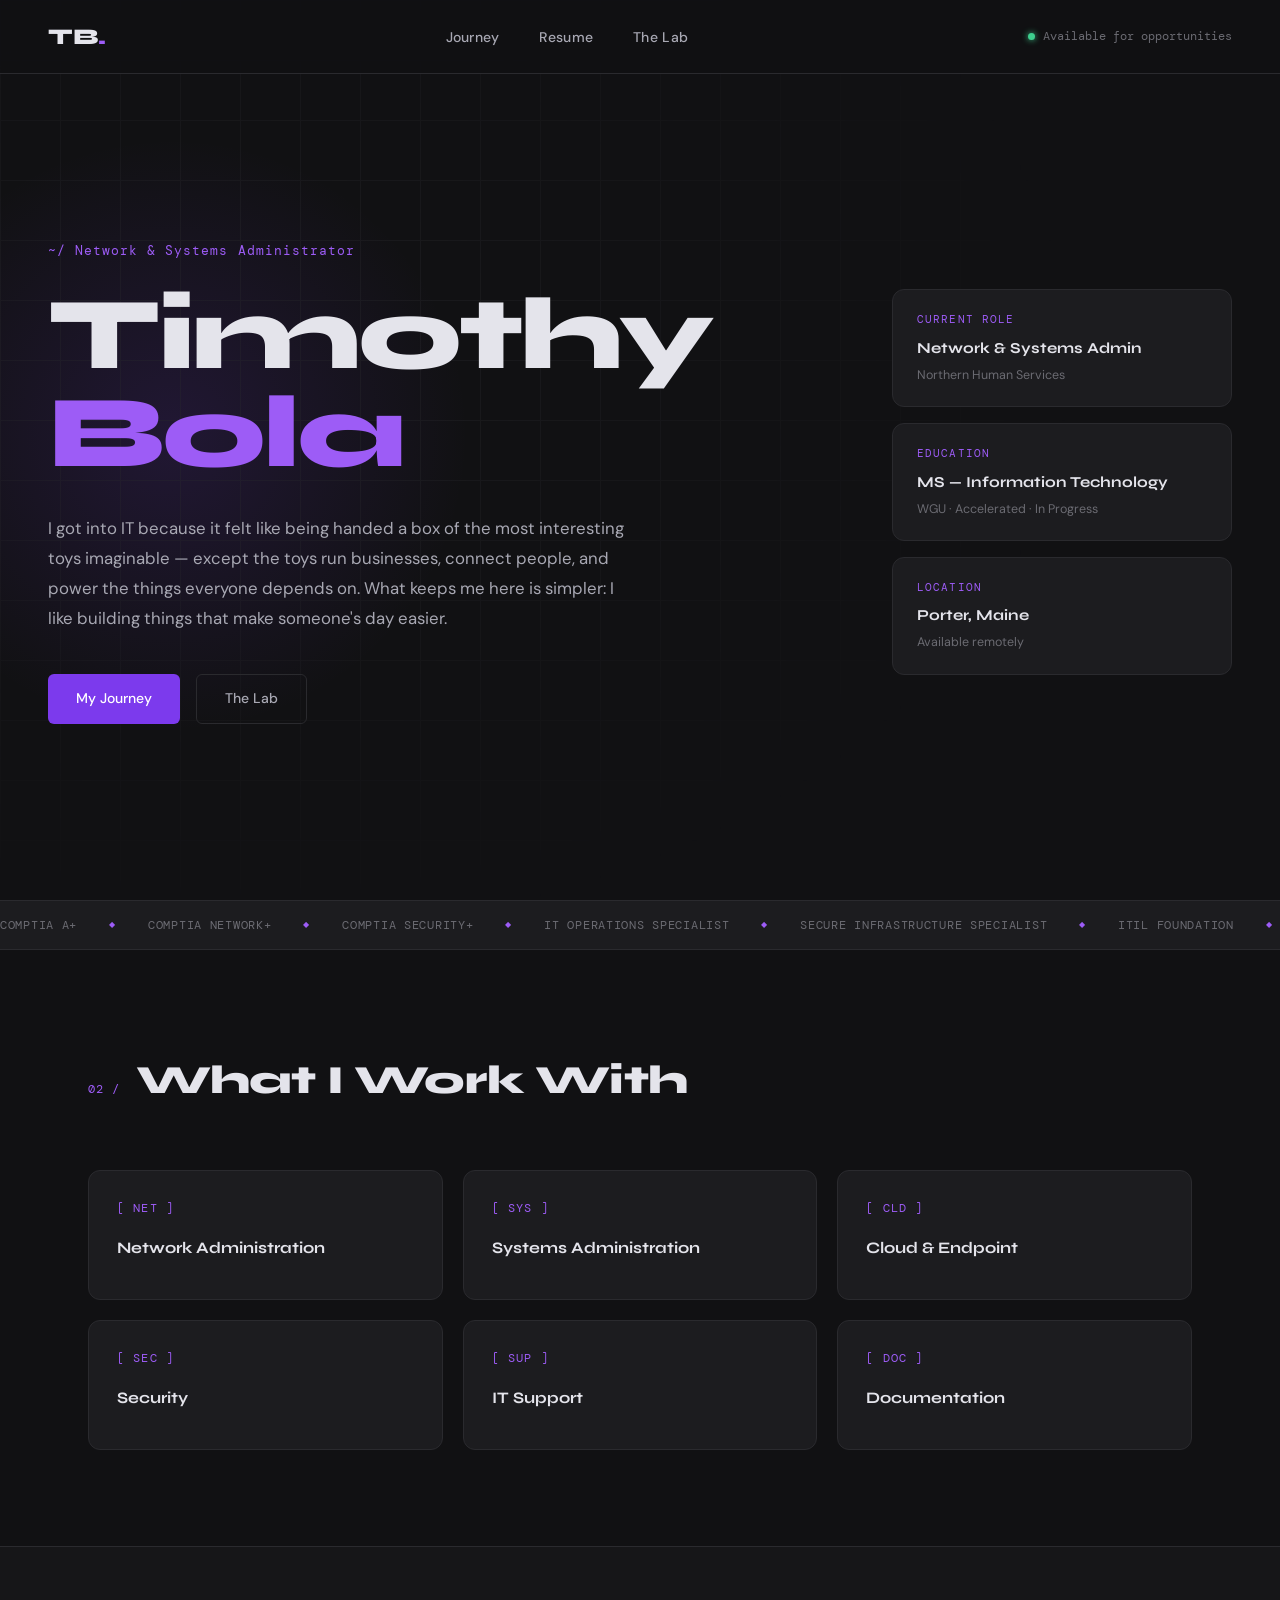
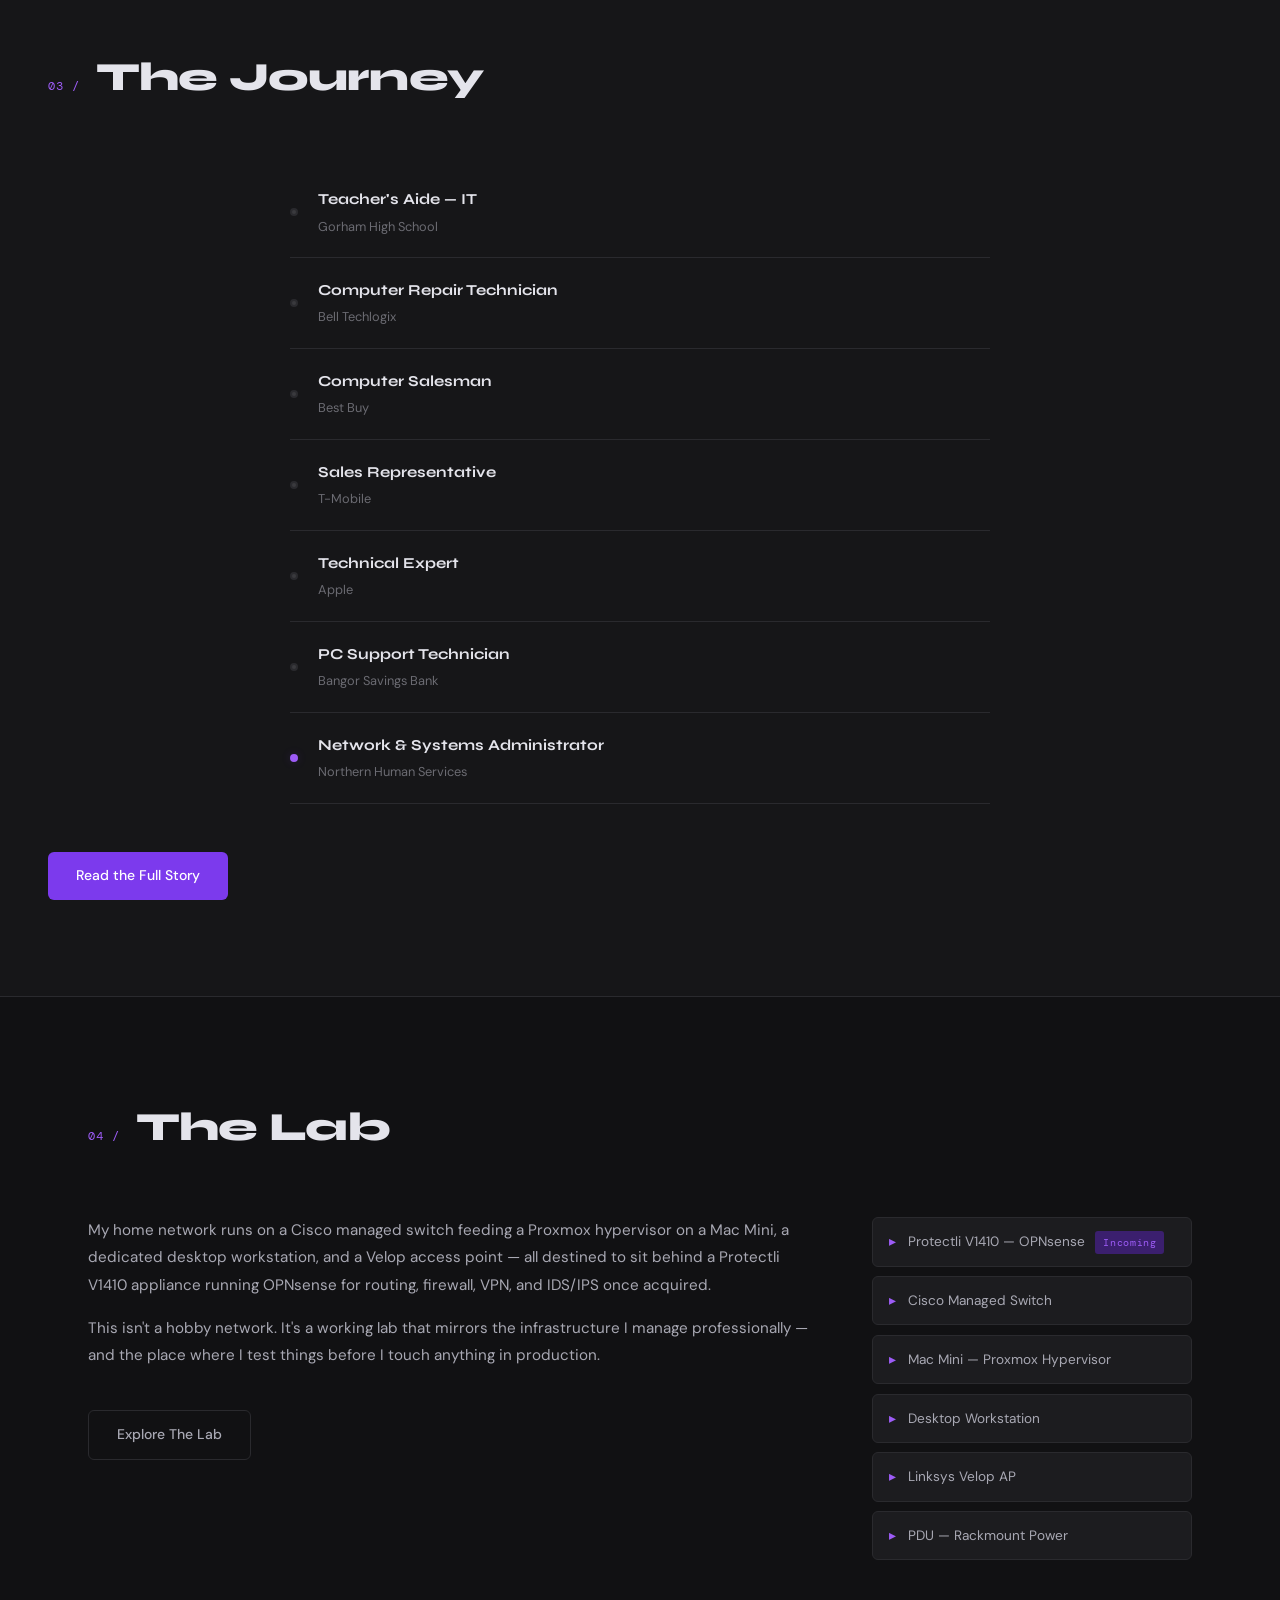
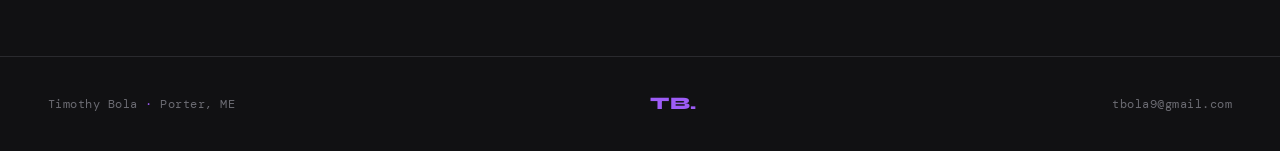
==== index.html @ 8cf3fb64 "Initial commit - Timothy Bola personal site" ====
<!DOCTYPE html>
<html lang="en">
<head>
  <meta charset="UTF-8" />
  <meta name="viewport" content="width=device-width, initial-scale=1.0" />
  <title>Timothy Bola — Network & Systems Administrator</title>
  <link rel="preconnect" href="https://fonts.googleapis.com" />
  <link rel="preconnect" href="https://fonts.gstatic.com" crossorigin />
  <link href="https://fonts.googleapis.com/css2?family=Syne:wght@400;600;700;800&family=DM+Mono:wght@300;400;500&family=DM+Sans:wght@300;400;500&display=swap" rel="stylesheet" />
  <link rel="stylesheet" href="style.css" />
</head>
<body>

  <!-- NAV -->
  <nav class="nav" id="nav">
    <div class="nav-logo">TB<span class="accent">.</span></div>
    <ul class="nav-links">
      <li><a href="journey.html">Journey</a></li>
      <li><a href="resume.html">Resume</a></li>
      <li><a href="lab.html">The Lab</a></li>
    </ul>
    <div class="nav-status">
      <span class="status-dot"></span>
      <span class="status-text">Available for opportunities</span>
    </div>
  </nav>

  <!-- HERO -->
  <section class="hero" id="about">
    <div class="hero-bg-grid"></div>

    <div class="hero-content">
      <div class="hero-tag mono">
        <span class="accent">~/</span> Network &amp; Systems Administrator
      </div>

      <h1 class="hero-name">
        Timothy<br /><span class="name-accent">Bola</span>
      </h1>

      <p class="hero-statement">
        I got into IT because it felt like being handed a box of the most
        interesting toys imaginable — except the toys run businesses, connect
        people, and power the things everyone depends on. What keeps me here
        is simpler: I like building things that make someone's day easier.
      </p>

      <div class="hero-cta">
        <a href="journey.html" class="btn btn-primary">My Journey</a>
        <a href="lab.html" class="btn btn-ghost">The Lab</a>
      </div>
    </div>

    <div class="hero-sidebar">
      <div class="sidebar-card">
        <div class="card-label mono">Current Role</div>
        <div class="card-value">Network &amp; Systems Admin</div>
        <div class="card-sub">Northern Human Services</div>
      </div>
      <div class="sidebar-card">
        <div class="card-label mono">Education</div>
        <div class="card-value">MS — Information Technology</div>
        <div class="card-sub">WGU · Accelerated · In Progress</div>
      </div>
      <div class="sidebar-card">
        <div class="card-label mono">Location</div>
        <div class="card-value">Porter, Maine</div>
        <div class="card-sub">Available remotely</div>
      </div>
    </div>
  </section>

  <!-- CERTS TICKER -->
  <div class="ticker-wrap">
    <div class="ticker">
      <span class="mono">CompTIA A+</span>
      <span class="ticker-sep accent">◆</span>
      <span class="mono">CompTIA Network+</span>
      <span class="ticker-sep accent">◆</span>
      <span class="mono">CompTIA Security+</span>
      <span class="ticker-sep accent">◆</span>
      <span class="mono">IT Operations Specialist</span>
      <span class="ticker-sep accent">◆</span>
      <span class="mono">Secure Infrastructure Specialist</span>
      <span class="ticker-sep accent">◆</span>
      <span class="mono">ITIL Foundation</span>
      <span class="ticker-sep accent">◆</span>
      <span class="mono">Google IT Fundamentals</span>
      <span class="ticker-sep accent">◆</span>
      <!-- duplicate for seamless loop -->
      <span class="mono">CompTIA A+</span>
      <span class="ticker-sep accent">◆</span>
      <span class="mono">CompTIA Network+</span>
      <span class="ticker-sep accent">◆</span>
      <span class="mono">CompTIA Security+</span>
      <span class="ticker-sep accent">◆</span>
      <span class="mono">IT Operations Specialist</span>
      <span class="ticker-sep accent">◆</span>
      <span class="mono">Secure Infrastructure Specialist</span>
      <span class="ticker-sep accent">◆</span>
      <span class="mono">ITIL Foundation</span>
      <span class="ticker-sep accent">◆</span>
      <span class="mono">Google IT Fundamentals</span>
      <span class="ticker-sep accent">◆</span>
    </div>
  </div>

  <!-- WHAT I DO -->
  <section class="section" id="skills">
    <div class="section-header">
      <span class="mono accent">02 /</span>
      <h2>What I Work With</h2>
    </div>

    <div class="skills-grid">

      <div class="skill-block">
        <div class="skill-icon mono">[ NET ]</div>
        <h3>Network Administration</h3>
      </div>

      <div class="skill-block">
        <div class="skill-icon mono">[ SYS ]</div>
        <h3>Systems Administration</h3>
      </div>

      <div class="skill-block">
        <div class="skill-icon mono">[ CLD ]</div>
        <h3>Cloud &amp; Endpoint</h3>
      </div>

      <div class="skill-block">
        <div class="skill-icon mono">[ SEC ]</div>
        <h3>Security</h3>
      </div>

      <div class="skill-block">
        <div class="skill-icon mono">[ SUP ]</div>
        <h3>IT Support</h3>
      </div>

      <div class="skill-block">
        <div class="skill-icon mono">[ DOC ]</div>
        <h3>Documentation</h3>
      </div>

    </div>
  </section>

  <!-- JOURNEY PREVIEW -->
  <section class="section section-alt" id="journey-preview">
    <div class="section-header">
      <span class="mono accent">03 /</span>
      <h2>The Journey</h2>
    </div>

    <div class="timeline-preview" id="timeline">
      <div class="timeline-indicator" id="tl-indicator"></div>

      <a href="journey.html#stop-1" class="timeline-item" style="--delay: 0ms">
        <div class="tl-content">
          <div class="tl-role">Teacher's Aide — IT</div>
          <div class="tl-org">Gorham High School</div>
        </div>
      </a>

      <a href="journey.html#stop-2" class="timeline-item" style="--delay: 80ms">
        <div class="tl-content">
          <div class="tl-role">Computer Repair Technician</div>
          <div class="tl-org">Bell Techlogix</div>
        </div>
      </a>

      <a href="journey.html#stop-3" class="timeline-item" style="--delay: 160ms">
        <div class="tl-content">
          <div class="tl-role">Computer Salesman</div>
          <div class="tl-org">Best Buy</div>
        </div>
      </a>

      <a href="journey.html#stop-4" class="timeline-item" style="--delay: 200ms">
        <div class="tl-content">
          <div class="tl-role">Sales Representative</div>
          <div class="tl-org">T-Mobile</div>
        </div>
      </a>

      <a href="journey.html#stop-5" class="timeline-item" style="--delay: 240ms">
        <div class="tl-content">
          <div class="tl-role">Technical Expert</div>
          <div class="tl-org">Apple</div>
        </div>
      </a>

      <a href="journey.html#stop-6" class="timeline-item" style="--delay: 280ms">
        <div class="tl-content">
          <div class="tl-role">PC Support Technician</div>
          <div class="tl-org">Bangor Savings Bank</div>
        </div>
      </a>

      <a href="journey.html#stop-7" class="timeline-item timeline-item--current" style="--delay: 320ms">
        <div class="tl-content">
          <div class="tl-role">Network &amp; Systems Administrator</div>
          <div class="tl-org">Northern Human Services</div>
        </div>
      </a>

    </div>

    <a href="journey.html" class="btn btn-primary" style="margin-top: 3rem;">Read the Full Story</a>
  </section>

  <!-- HOMELAB PREVIEW -->
  <section class="section" id="homelab-preview">
    <div class="section-header">
      <span class="mono accent">04 /</span>
      <h2>The Lab</h2>
    </div>
    <div class="homelab-preview-grid">
      <div class="homelab-text">
        <p>My home network runs on a Cisco managed switch feeding a Proxmox hypervisor on a Mac Mini, a dedicated desktop workstation, and a Velop access point — all destined to sit behind a Protectli V1410 appliance running OPNsense for routing, firewall, VPN, and IDS/IPS once acquired.</p>
        <p>This isn't a hobby network. It's a working lab that mirrors the infrastructure I manage professionally — and the place where I test things before I touch anything in production.</p>
        <a href="lab.html" class="btn btn-ghost" style="margin-top:1.5rem;">Explore The Lab</a>
      </div>
      <div class="homelab-stack">
        <div class="stack-item">
          <span class="mono accent">▸</span>
          <span>Protectli V1410 — OPNsense <span class="badge">Incoming</span></span>
        </div>
        <div class="stack-item">
          <span class="mono accent">▸</span>
          <span>Cisco Managed Switch</span>
        </div>
        <div class="stack-item">
          <span class="mono accent">▸</span>
          <span>Mac Mini — Proxmox Hypervisor</span>
        </div>
        <div class="stack-item">
          <span class="mono accent">▸</span>
          <span>Desktop Workstation</span>
        </div>
        <div class="stack-item">
          <span class="mono accent">▸</span>
          <span>Linksys Velop AP</span>
        </div>
        <div class="stack-item">
          <span class="mono accent">▸</span>
          <span>PDU — Rackmount Power</span>
        </div>
      </div>
    </div>
  </section>

  <!-- FOOTER -->
  <footer class="footer">
    <div class="footer-left mono">
      Timothy Bola <span class="accent">·</span> Porter, ME
    </div>
    <div class="footer-center mono accent">TB.</div>
    <div class="footer-right mono">
      tbola9@gmail.com
    </div>
  </footer>

  <script src="main.js"></script>
</body>
</html>
---- style.css ----
/* ============================================================
   TIMOTHY BOLA — Personal Site
   Design: Dark minimalist · Purple accent · Nardo gray tones
   ============================================================ */

/* RESET & BASE */
*, *::before, *::after {
  box-sizing: border-box;
  margin: 0;
  padding: 0;
}

:root {
  --bg:          #111113;
  --bg-alt:      #161618;
  --bg-card:     #1c1c1f;
  --border:      #2a2a2e;
  --gray-dark:   #3a3a3e;
  --gray-mid:    #6b6b72;
  --gray-light:  #a8a8b3;
  --text:        #e4e4eb;
  --text-dim:    #8888a0;
  --purple:      #7c3aed;
  --purple-soft: #9d5cf6;
  --purple-dim:  #3b1f6e;
  --purple-glow: rgba(124, 58, 237, 0.18);
  --nardo:       #4a4a52;

  --font-display: 'Syne', sans-serif;
  --font-body:    'DM Sans', sans-serif;
  --font-mono:    'DM Mono', monospace;

  --radius:  6px;
  --radius-lg: 12px;
  --transition: 0.22s ease;
}

html {
  scroll-behavior: smooth;
}

body {
  background: var(--bg);
  color: var(--text);
  font-family: var(--font-body);
  font-size: 16px;
  line-height: 1.7;
  overflow-x: hidden;
}

/* UTILITY */
.mono  { font-family: var(--font-mono); }
.accent { color: var(--purple-soft); }

/* ============================================================
   NAV
   ============================================================ */
.nav {
  position: fixed;
  top: 0; left: 0; right: 0;
  z-index: 100;
  display: flex;
  align-items: center;
  justify-content: space-between;
  padding: 1.1rem 3rem;
  background: rgba(17, 17, 19, 0.85);
  backdrop-filter: blur(12px);
  border-bottom: 1px solid var(--border);
  transition: var(--transition);
}

.nav-logo {
  font-family: var(--font-display);
  font-size: 1.4rem;
  font-weight: 800;
  letter-spacing: -0.02em;
  color: var(--text);
}

.nav-links {
  display: flex;
  gap: 2.5rem;
  list-style: none;
}

.nav-links a {
  color: var(--gray-light);
  text-decoration: none;
  font-size: 0.875rem;
  font-weight: 500;
  letter-spacing: 0.02em;
  transition: color var(--transition);
}

.nav-links a:hover {
  color: var(--purple-soft);
}

.nav-status {
  display: flex;
  align-items: center;
  gap: 0.5rem;
  font-family: var(--font-mono);
  font-size: 0.72rem;
  color: var(--gray-mid);
}

.status-dot {
  width: 7px;
  height: 7px;
  border-radius: 50%;
  background: #3ecf8e;
  box-shadow: 0 0 6px #3ecf8e;
  animation: pulse 2.5s infinite;
}

@keyframes pulse {
  0%, 100% { opacity: 1; }
  50%       { opacity: 0.4; }
}

/* ============================================================
   HERO
   ============================================================ */
.hero {
  position: relative;
  min-height: 100vh;
  display: grid;
  grid-template-columns: 1fr 340px;
  gap: 4rem;
  align-items: center;
  padding: 10rem 3rem 6rem;
  overflow: hidden;
}

/* Subtle grid background */
.hero-bg-grid {
  position: absolute;
  inset: 0;
  background-image:
    linear-gradient(var(--border) 1px, transparent 1px),
    linear-gradient(90deg, var(--border) 1px, transparent 1px);
  background-size: 60px 60px;
  opacity: 0.35;
  mask-image: radial-gradient(ellipse 80% 80% at 20% 40%, black 20%, transparent 80%);
  pointer-events: none;
}

/* Purple glow orb */
.hero::before {
  content: '';
  position: absolute;
  top: 15%;
  left: -10%;
  width: 600px;
  height: 600px;
  background: radial-gradient(circle, rgba(124,58,237,0.15) 0%, transparent 70%);
  pointer-events: none;
}

.hero-content {
  position: relative;
  z-index: 1;
}

.hero-tag {
  font-size: 0.8rem;
  color: var(--purple-soft);
  letter-spacing: 0.08em;
  margin-bottom: 1.5rem;
  opacity: 0;
  animation: fadeUp 0.6s ease 0.1s forwards;
}

.hero-name {
  font-family: var(--font-display);
  font-size: clamp(3.5rem, 8vw, 6.5rem);
  font-weight: 800;
  line-height: 0.95;
  letter-spacing: -0.03em;
  color: var(--text);
  margin-bottom: 2rem;
  opacity: 0;
  animation: fadeUp 0.6s ease 0.2s forwards;
}

.name-accent {
  color: var(--purple-soft);
  display: block;
}

.hero-statement {
  font-size: 1.05rem;
  color: var(--gray-light);
  line-height: 1.8;
  max-width: 580px;
  margin-bottom: 2.5rem;
  opacity: 0;
  animation: fadeUp 0.6s ease 0.35s forwards;
}

.hero-cta {
  display: flex;
  gap: 1rem;
  opacity: 0;
  animation: fadeUp 0.6s ease 0.5s forwards;
}

/* BUTTONS */
.btn {
  display: inline-flex;
  align-items: center;
  gap: 0.4rem;
  padding: 0.75rem 1.75rem;
  border-radius: var(--radius);
  font-family: var(--font-body);
  font-size: 0.875rem;
  font-weight: 500;
  text-decoration: none;
  transition: all var(--transition);
  cursor: pointer;
  border: none;
}

.btn-primary {
  background: var(--purple);
  color: #fff;
}
.btn-primary:hover {
  background: var(--purple-soft);
  transform: translateY(-1px);
  box-shadow: 0 8px 24px rgba(124,58,237,0.35);
}

.btn-ghost {
  background: transparent;
  color: var(--gray-light);
  border: 1px solid var(--border);
}
.btn-ghost:hover {
  border-color: var(--purple-soft);
  color: var(--purple-soft);
  transform: translateY(-1px);
}

/* HERO SIDEBAR */
.hero-sidebar {
  position: relative;
  z-index: 1;
  display: flex;
  flex-direction: column;
  gap: 1rem;
  opacity: 0;
  animation: fadeIn 0.8s ease 0.6s forwards;
}

.sidebar-card {
  background: var(--bg-card);
  border: 1px solid var(--border);
  border-radius: var(--radius-lg);
  padding: 1.25rem 1.5rem;
  transition: border-color var(--transition);
}

.sidebar-card:hover {
  border-color: var(--purple-dim);
}

.card-label {
  font-size: 0.7rem;
  color: var(--purple-soft);
  letter-spacing: 0.1em;
  text-transform: uppercase;
  margin-bottom: 0.4rem;
}

.card-value {
  font-family: var(--font-display);
  font-size: 0.95rem;
  font-weight: 700;
  color: var(--text);
  margin-bottom: 0.2rem;
}

.card-sub {
  font-size: 0.78rem;
  color: var(--gray-mid);
}

/* ============================================================
   CERT TICKER
   ============================================================ */
.ticker-wrap {
  overflow: hidden;
  background: var(--bg-card);
  border-top: 1px solid var(--border);
  border-bottom: 1px solid var(--border);
  padding: 0.85rem 0;
}

.ticker {
  display: flex;
  gap: 2rem;
  width: max-content;
  animation: ticker 30s linear infinite;
  font-size: 0.75rem;
  color: var(--gray-mid);
  letter-spacing: 0.06em;
  text-transform: uppercase;
  align-items: center;
}

.ticker-sep {
  font-size: 0.5rem;
}

@keyframes ticker {
  from { transform: translateX(0); }
  to   { transform: translateX(-50%); }
}

/* ============================================================
   SECTIONS
   ============================================================ */
.section {
  padding: 6rem 3rem;
  max-width: 1200px;
  margin: 0 auto;
}

.section-alt {
  max-width: 100%;
  background: var(--bg-alt);
  border-top: 1px solid var(--border);
  border-bottom: 1px solid var(--border);
  padding: 6rem 3rem;
}

.section-alt > * {
  max-width: 1200px;
  margin-left: auto;
  margin-right: auto;
}

.section-header {
  display: flex;
  align-items: baseline;
  gap: 1rem;
  margin-bottom: 3.5rem;
}

.section-header .mono {
  font-size: 0.75rem;
  letter-spacing: 0.08em;
}

.section-header h2 {
  font-family: var(--font-display);
  font-size: clamp(1.8rem, 4vw, 2.5rem);
  font-weight: 800;
  letter-spacing: -0.02em;
  color: var(--text);
}

/* ============================================================
   SKILLS GRID
   ============================================================ */
.skills-grid {
  display: grid;
  grid-template-columns: repeat(3, 1fr);
  gap: 1.25rem;
}

.skill-block {
  background: var(--bg-card);
  border: 1px solid var(--border);
  border-radius: var(--radius-lg);
  padding: 1.75rem;
  transition: border-color var(--transition), transform var(--transition);
}

.skill-block:hover {
  border-color: var(--purple);
  transform: translateY(-3px);
}

.skill-icon {
  font-size: 0.72rem;
  color: var(--purple-soft);
  letter-spacing: 0.1em;
  margin-bottom: 1rem;
}

.skill-block h3 {
  font-family: var(--font-display);
  font-size: 1rem;
  font-weight: 700;
  color: var(--text);
  margin-bottom: 0.6rem;
}

.skill-block p {
  font-size: 0.875rem;
  color: var(--gray-mid);
  line-height: 1.65;
}

/* ============================================================
   TIMELINE PREVIEW
   ============================================================ */
.timeline-preview {
  display: flex;
  flex-direction: column;
  gap: 0;
  max-width: 700px;
  position: relative;
}

/* The sliding purple dot — positioned by JS */
.timeline-indicator {
  position: absolute;
  left: 0;
  width: 10px;
  height: 10px;
  border-radius: 50%;
  background: var(--purple-soft);
  box-shadow: 0 0 12px var(--purple-glow);
  transform: translateY(-50%);
  transition: top 0.3s cubic-bezier(0.4, 0, 0.2, 1), opacity 0.2s ease;
  opacity: 0;
  pointer-events: none;
  z-index: 2;
}

.timeline-item {
  display: grid;
  grid-template-columns: 1fr;
  gap: 0.25rem;
  padding: 1.25rem 0 1.25rem 1.75rem;
  border-bottom: 1px solid var(--border);
  opacity: 0;
  animation: fadeUp 0.5s ease calc(var(--delay, 0ms) + 0.2s) forwards;
  position: relative;
  cursor: default;
  transition: background var(--transition);
}

/* Static dim dot for each item */
.timeline-item::before {
  content: '';
  position: absolute;
  left: 0;
  top: 50%;
  transform: translateY(-50%);
  width: 8px;
  height: 8px;
  border-radius: 50%;
  background: var(--gray-dark);
  border: 2px solid var(--border);
  transition: opacity 0.2s ease;
}

/* Fade static dot when indicator is active */
.timeline-preview:hover .timeline-item::before {
  opacity: 0.3;
}

/* Clickable timeline items */
a.timeline-item {
  display: grid;
  text-decoration: none;
  cursor: pointer;
  color: inherit;
}

a.timeline-item .tl-role {
  color: var(--text);
}

a.timeline-item .tl-org {
  color: var(--gray-mid);
}

a.timeline-item:hover .tl-role {
  color: var(--purple-soft);
}

.timeline-item--current::before {
  background: var(--purple-soft);
  border-color: var(--purple-soft);
  box-shadow: 0 0 10px var(--purple-glow);
}

.tl-year {
  font-size: 0.78rem;
  color: var(--purple-soft);
  text-align: right;
  padding-right: 1rem;
}

.tl-role {
  font-family: var(--font-display);
  font-size: 0.95rem;
  font-weight: 700;
  color: var(--text);
}

.tl-org {
  font-size: 0.8rem;
  color: var(--gray-mid);
  margin-top: 0.15rem;
}

/* ============================================================
   HOMELAB PREVIEW
   ============================================================ */
.homelab-preview-grid {
  display: grid;
  grid-template-columns: 1fr 320px;
  gap: 4rem;
  align-items: start;
}

.homelab-text p {
  color: var(--gray-light);
  font-size: 0.95rem;
  line-height: 1.8;
  margin-bottom: 1rem;
}

.homelab-stack {
  display: flex;
  flex-direction: column;
  gap: 0.6rem;
}

.stack-item {
  display: flex;
  align-items: center;
  gap: 0.75rem;
  background: var(--bg-card);
  border: 1px solid var(--border);
  border-radius: var(--radius);
  padding: 0.75rem 1rem;
  font-size: 0.85rem;
  color: var(--gray-light);
  transition: border-color var(--transition);
}

.stack-item:hover {
  border-color: var(--purple-dim);
}

.badge {
  display: inline-block;
  background: var(--purple-dim);
  color: var(--purple-soft);
  font-family: var(--font-mono);
  font-size: 0.65rem;
  letter-spacing: 0.06em;
  padding: 0.15rem 0.5rem;
  border-radius: 3px;
  margin-left: 0.4rem;
  vertical-align: middle;
}

/* ============================================================
   FOOTER
   ============================================================ */
.footer {
  display: flex;
  align-items: center;
  justify-content: space-between;
  padding: 2rem 3rem;
  border-top: 1px solid var(--border);
  font-size: 0.75rem;
  color: var(--gray-mid);
  letter-spacing: 0.04em;
}

.footer-center {
  font-family: var(--font-display);
  font-size: 1.1rem;
  font-weight: 800;
}

/* ============================================================
   ANIMATIONS
   ============================================================ */
@keyframes fadeUp {
  from { opacity: 0; transform: translateY(18px); }
  to   { opacity: 1; transform: translateY(0); }
}

@keyframes fadeIn {
  from { opacity: 0; }
  to   { opacity: 1; }
}

/* ============================================================
   RESPONSIVE
   ============================================================ */
@media (max-width: 900px) {
  .hero {
    grid-template-columns: 1fr;
    padding: 8rem 1.5rem 4rem;
  }

  .hero-sidebar {
    flex-direction: row;
    flex-wrap: wrap;
  }

  .sidebar-card {
    flex: 1 1 200px;
  }

  .skills-grid {
    grid-template-columns: repeat(2, 1fr);
  }

  .homelab-preview-grid {
    grid-template-columns: 1fr;
    gap: 2rem;
  }

  .nav {
    padding: 1rem 1.5rem;
  }

  .nav-status { display: none; }

  .section, .section-alt {
    padding: 4rem 1.5rem;
  }
}

@media (max-width: 600px) {
  .skills-grid {
    grid-template-columns: 1fr;
  }

  .nav-links {
    gap: 1.25rem;
  }

  .footer {
    flex-direction: column;
    gap: 0.5rem;
    text-align: center;
  }
}
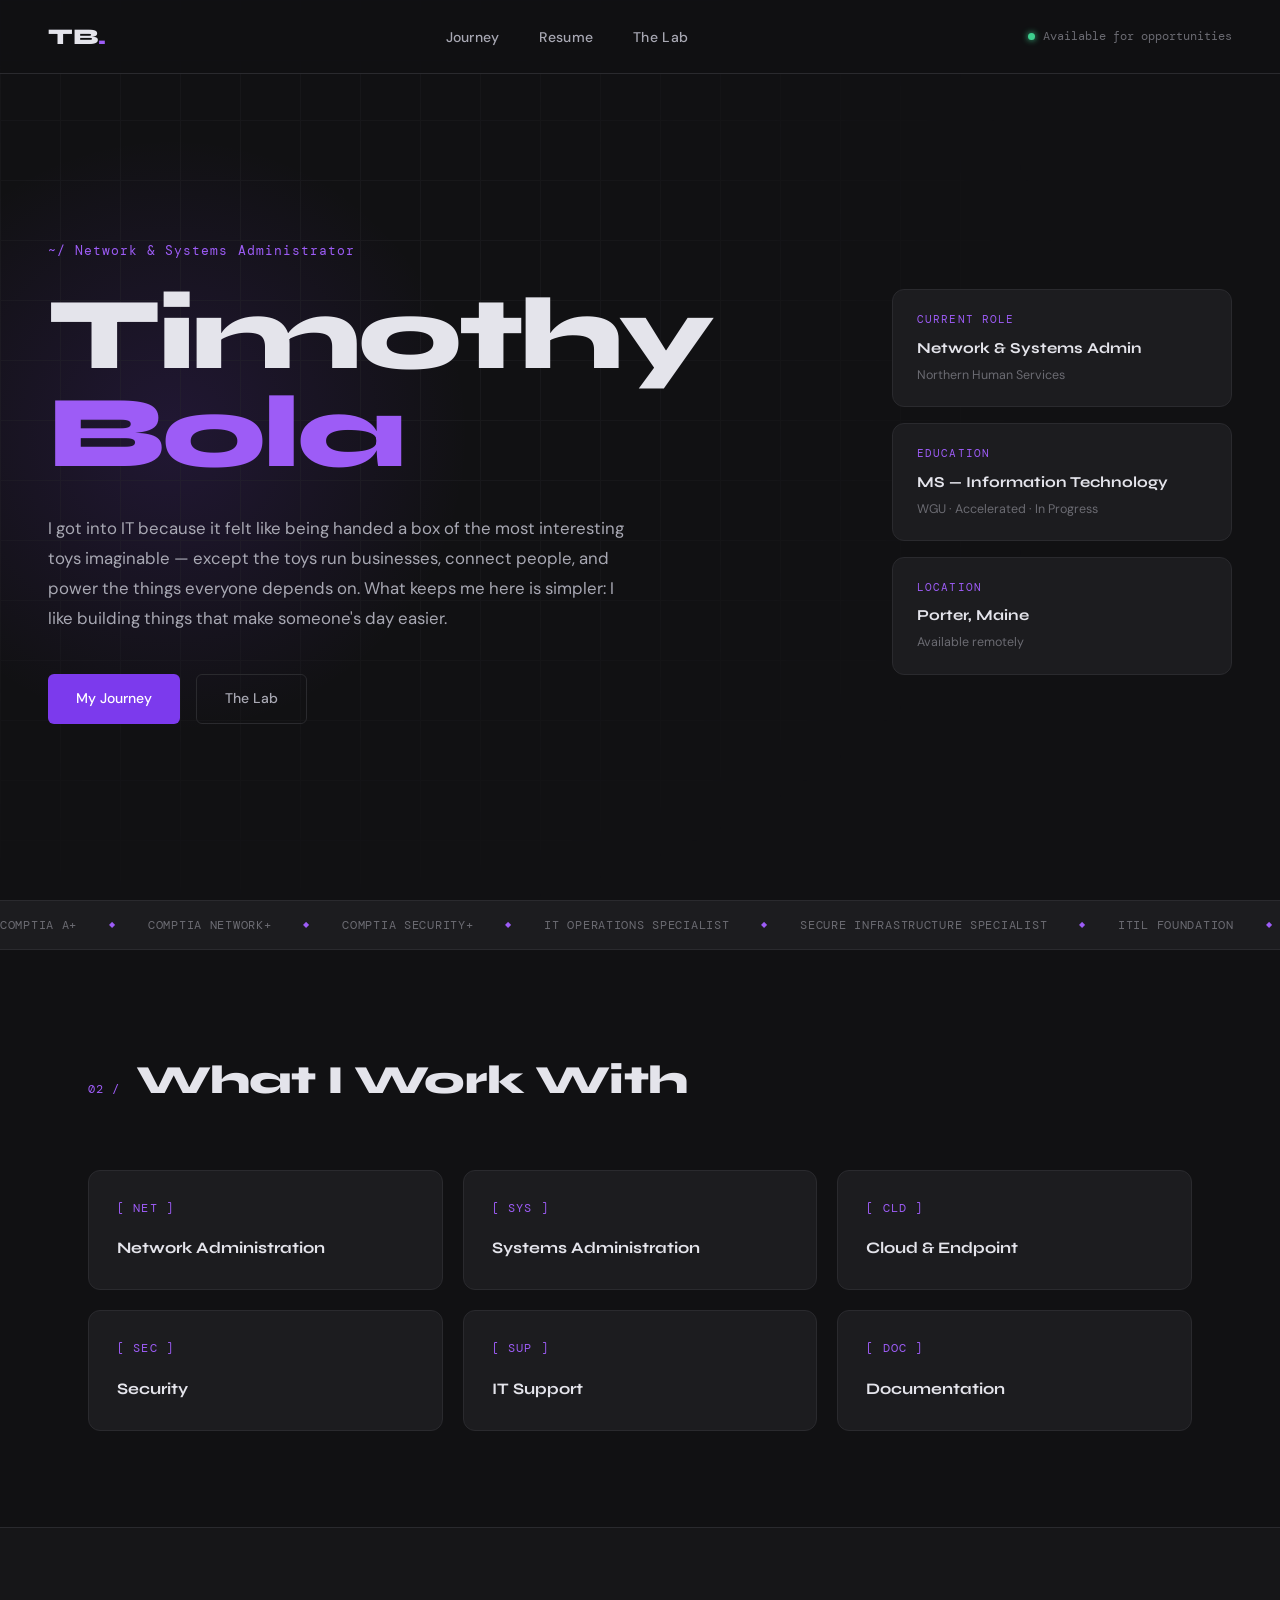
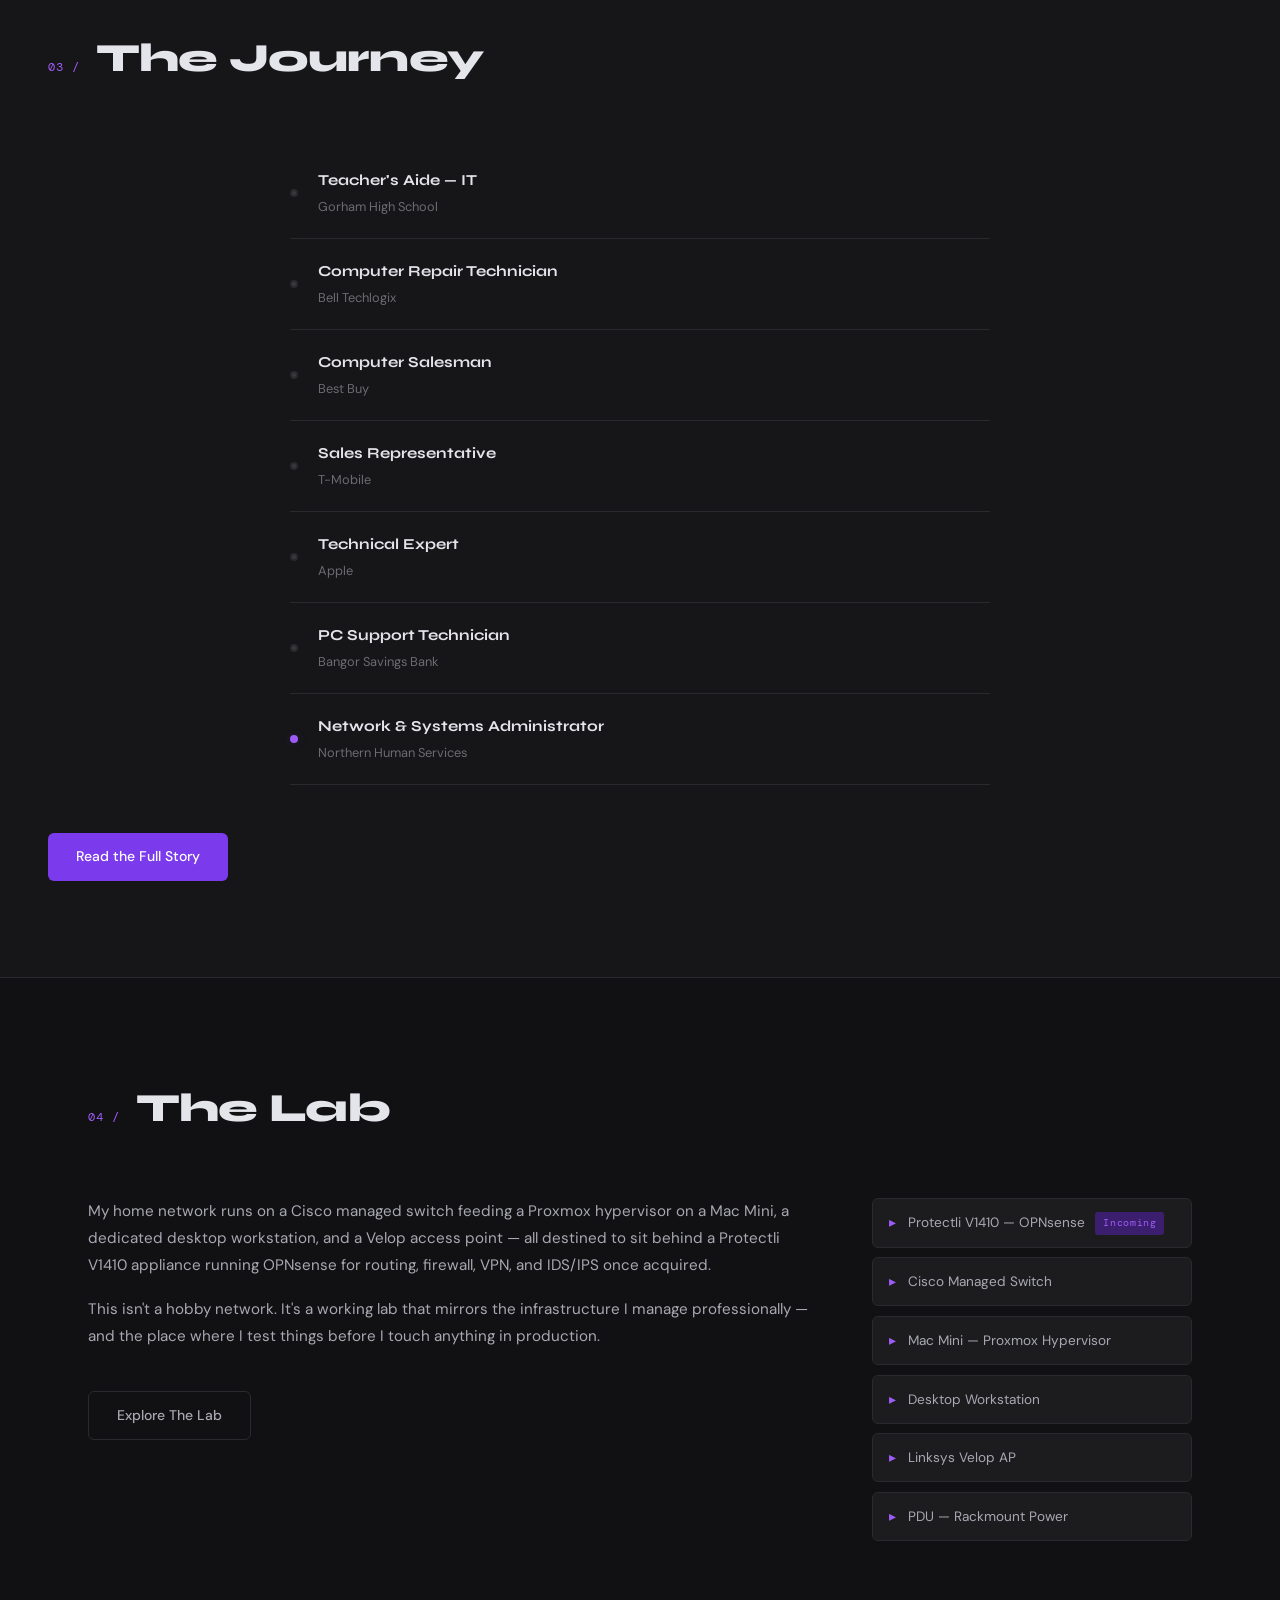
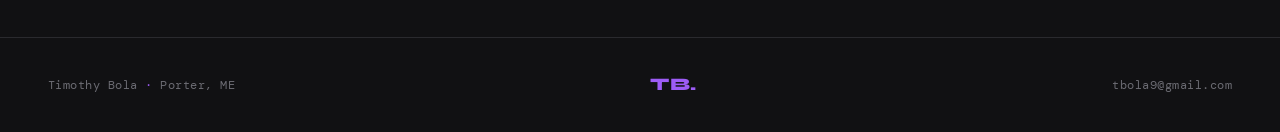
==== commit 0c066256: "What I Work With Update" ====
--- a/index.html
+++ b/index.html
@@ -117,31 +117,81 @@
       <div class="skill-block">
         <div class="skill-icon mono">[ NET ]</div>
         <h3>Network Administration</h3>
+        <div class="skill-reveal">
+          <span>OPNsense</span>
+          <span>VLANs</span>
+          <span>VPNs</span>
+          <span>Cisco Switching</span>
+          <span>DNS / DHCP</span>
+          <span>Firewalls</span>
+          <span>IDS / IPS</span>
+        </div>
       </div>
 
       <div class="skill-block">
         <div class="skill-icon mono">[ SYS ]</div>
         <h3>Systems Administration</h3>
+        <div class="skill-reveal">
+          <span>Active Directory</span>
+          <span>Azure AD / Entra ID</span>
+          <span>Hybrid Identity</span>
+          <span>Proxmox</span>
+          <span>VMware</span>
+          <span>Hyper-V</span>
+          <span>Windows Server</span>
+        </div>
       </div>
 
       <div class="skill-block">
         <div class="skill-icon mono">[ CLD ]</div>
         <h3>Cloud &amp; Endpoint</h3>
+        <div class="skill-reveal">
+          <span>Microsoft 365</span>
+          <span>Microsoft Intune</span>
+          <span>MDM / MAM</span>
+          <span>Conditional Access</span>
+          <span>SharePoint</span>
+          <span>Teams</span>
+        </div>
       </div>
 
       <div class="skill-block">
         <div class="skill-icon mono">[ SEC ]</div>
         <h3>Security</h3>
+        <div class="skill-reveal">
+          <span>MFA</span>
+          <span>Conditional Access</span>
+          <span>DLP Policies</span>
+          <span>Security Hardening</span>
+          <span>ITIL Incident Mgmt</span>
+          <span>Firewall Policy</span>
+        </div>
       </div>
 
       <div class="skill-block">
         <div class="skill-icon mono">[ SUP ]</div>
         <h3>IT Support</h3>
+        <div class="skill-reveal">
+          <span>Help Desk Tier 1–2</span>
+          <span>TeamViewer</span>
+          <span>RDP</span>
+          <span>Hardware Repair</span>
+          <span>Ticketing Systems</span>
+          <span>Asset Management</span>
+        </div>
       </div>
 
       <div class="skill-block">
         <div class="skill-icon mono">[ DOC ]</div>
         <h3>Documentation</h3>
+        <div class="skill-reveal">
+          <span>Technical Write-ups</span>
+          <span>Knowledge Base</span>
+          <span>Network Diagrams</span>
+          <span>Runbooks</span>
+          <span>Escalation Workflows</span>
+          <span>Process Documentation</span>
+        </div>
       </div>
 
     </div>
--- a/style.css
+++ b/style.css
@@ -396,8 +396,63 @@
   font-size: 1rem;
   font-weight: 700;
   color: var(--text);
-  margin-bottom: 0.6rem;
-}
+  margin-bottom: 0;
+  transition: color var(--transition);
+}
+
+/* Hover reveal tool list */
+.skill-reveal {
+  display: flex;
+  flex-wrap: wrap;
+  gap: 0.4rem;
+  max-height: 0;
+  overflow: hidden;
+  opacity: 0;
+  margin-top: 0;
+  transition:
+    max-height 0.45s cubic-bezier(0.4, 0, 0.2, 1),
+    opacity 0.35s ease,
+    margin-top 0.35s ease;
+}
+
+.skill-block:hover .skill-reveal {
+  max-height: 120px;
+  opacity: 1;
+  margin-top: 0.85rem;
+}
+
+.skill-block:hover h3 {
+  color: var(--purple-soft);
+}
+
+.skill-reveal span {
+  font-family: var(--font-mono);
+  font-size: 0.68rem;
+  color: var(--purple-soft);
+  background: var(--purple-dim);
+  border: 1px solid rgba(124,58,237,0.2);
+  border-radius: 3px;
+  padding: 0.2rem 0.5rem;
+  letter-spacing: 0.03em;
+  white-space: nowrap;
+  opacity: 0;
+  transform: translateY(4px);
+  transition: opacity 0.3s ease, transform 0.3s ease;
+}
+
+.skill-block:hover .skill-reveal span {
+  opacity: 1;
+  transform: translateY(0);
+}
+
+/* Stagger each tag slightly */
+.skill-block:hover .skill-reveal span:nth-child(1) { transition-delay: 0.05s; }
+.skill-block:hover .skill-reveal span:nth-child(2) { transition-delay: 0.10s; }
+.skill-block:hover .skill-reveal span:nth-child(3) { transition-delay: 0.15s; }
+.skill-block:hover .skill-reveal span:nth-child(4) { transition-delay: 0.20s; }
+.skill-block:hover .skill-reveal span:nth-child(5) { transition-delay: 0.25s; }
+.skill-block:hover .skill-reveal span:nth-child(6) { transition-delay: 0.30s; }
+.skill-block:hover .skill-reveal span:nth-child(7) { transition-delay: 0.35s; }
 
 .skill-block p {
   font-size: 0.875rem;
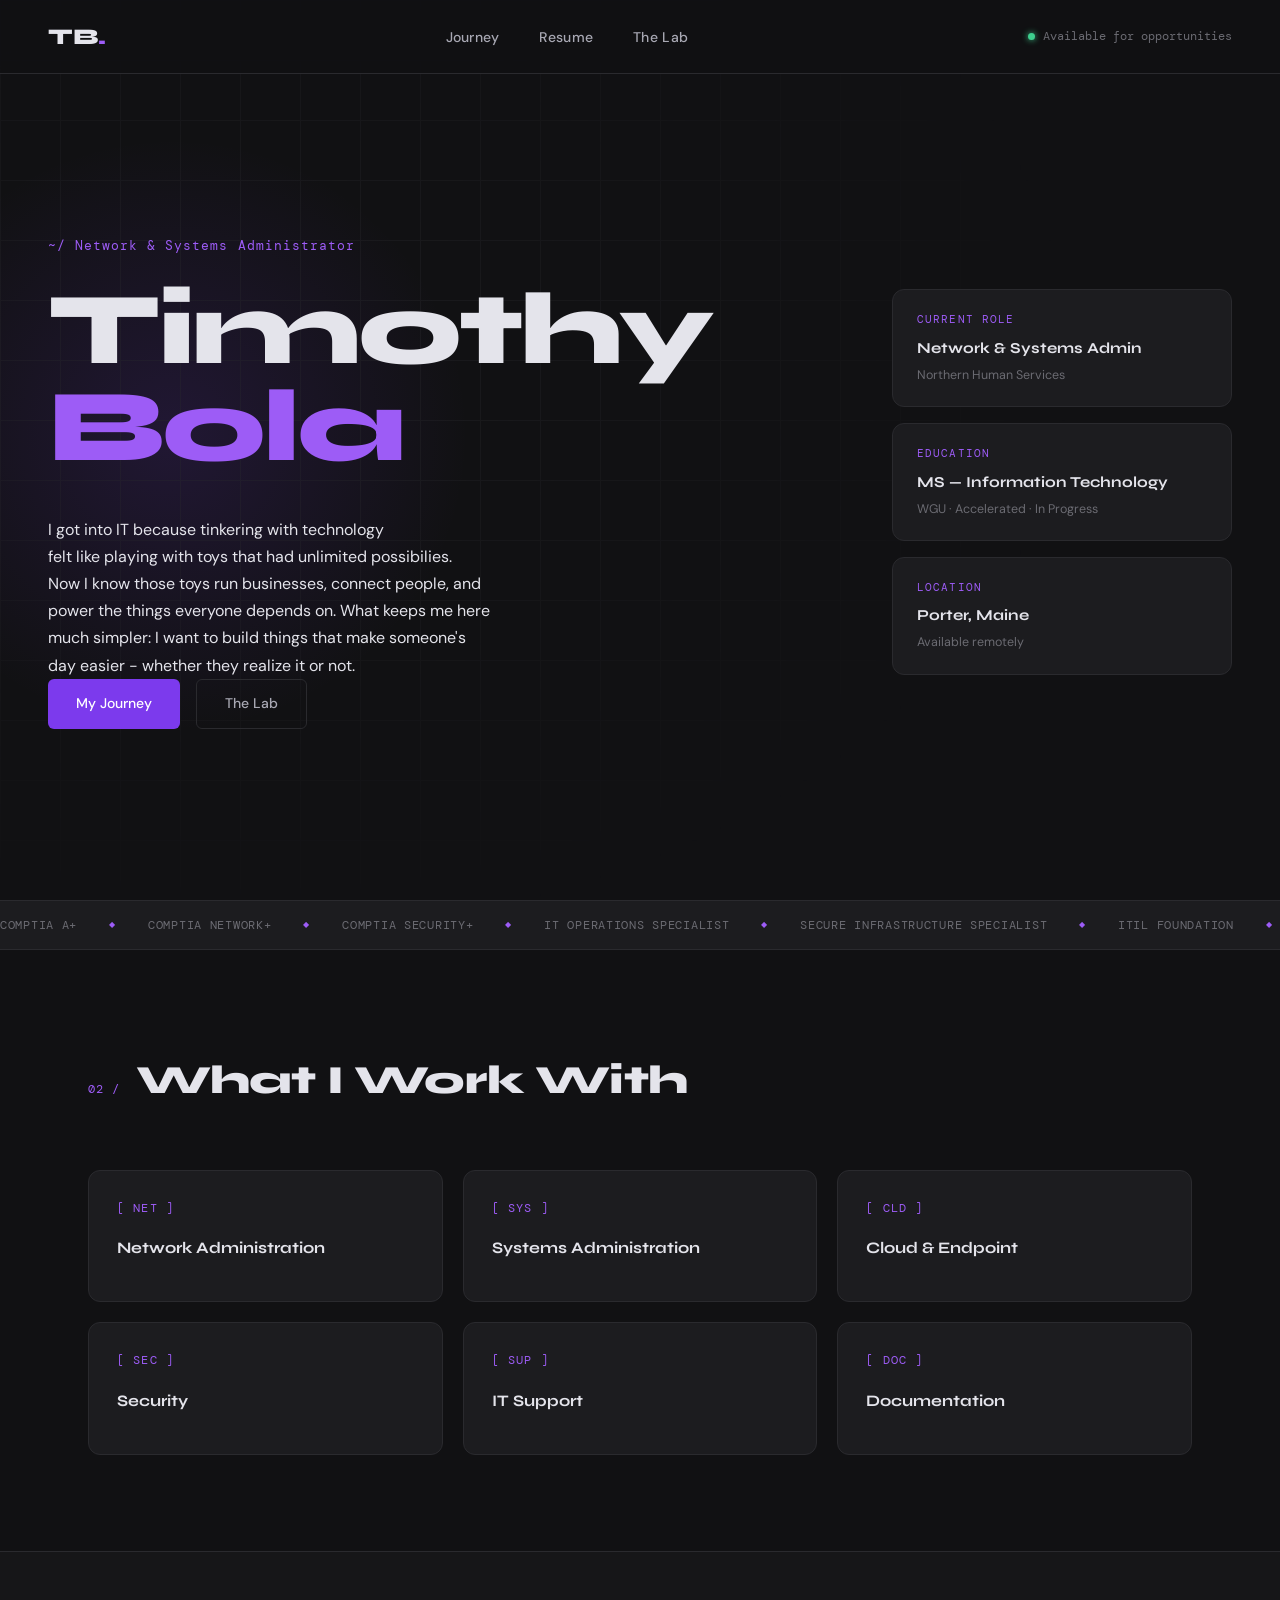
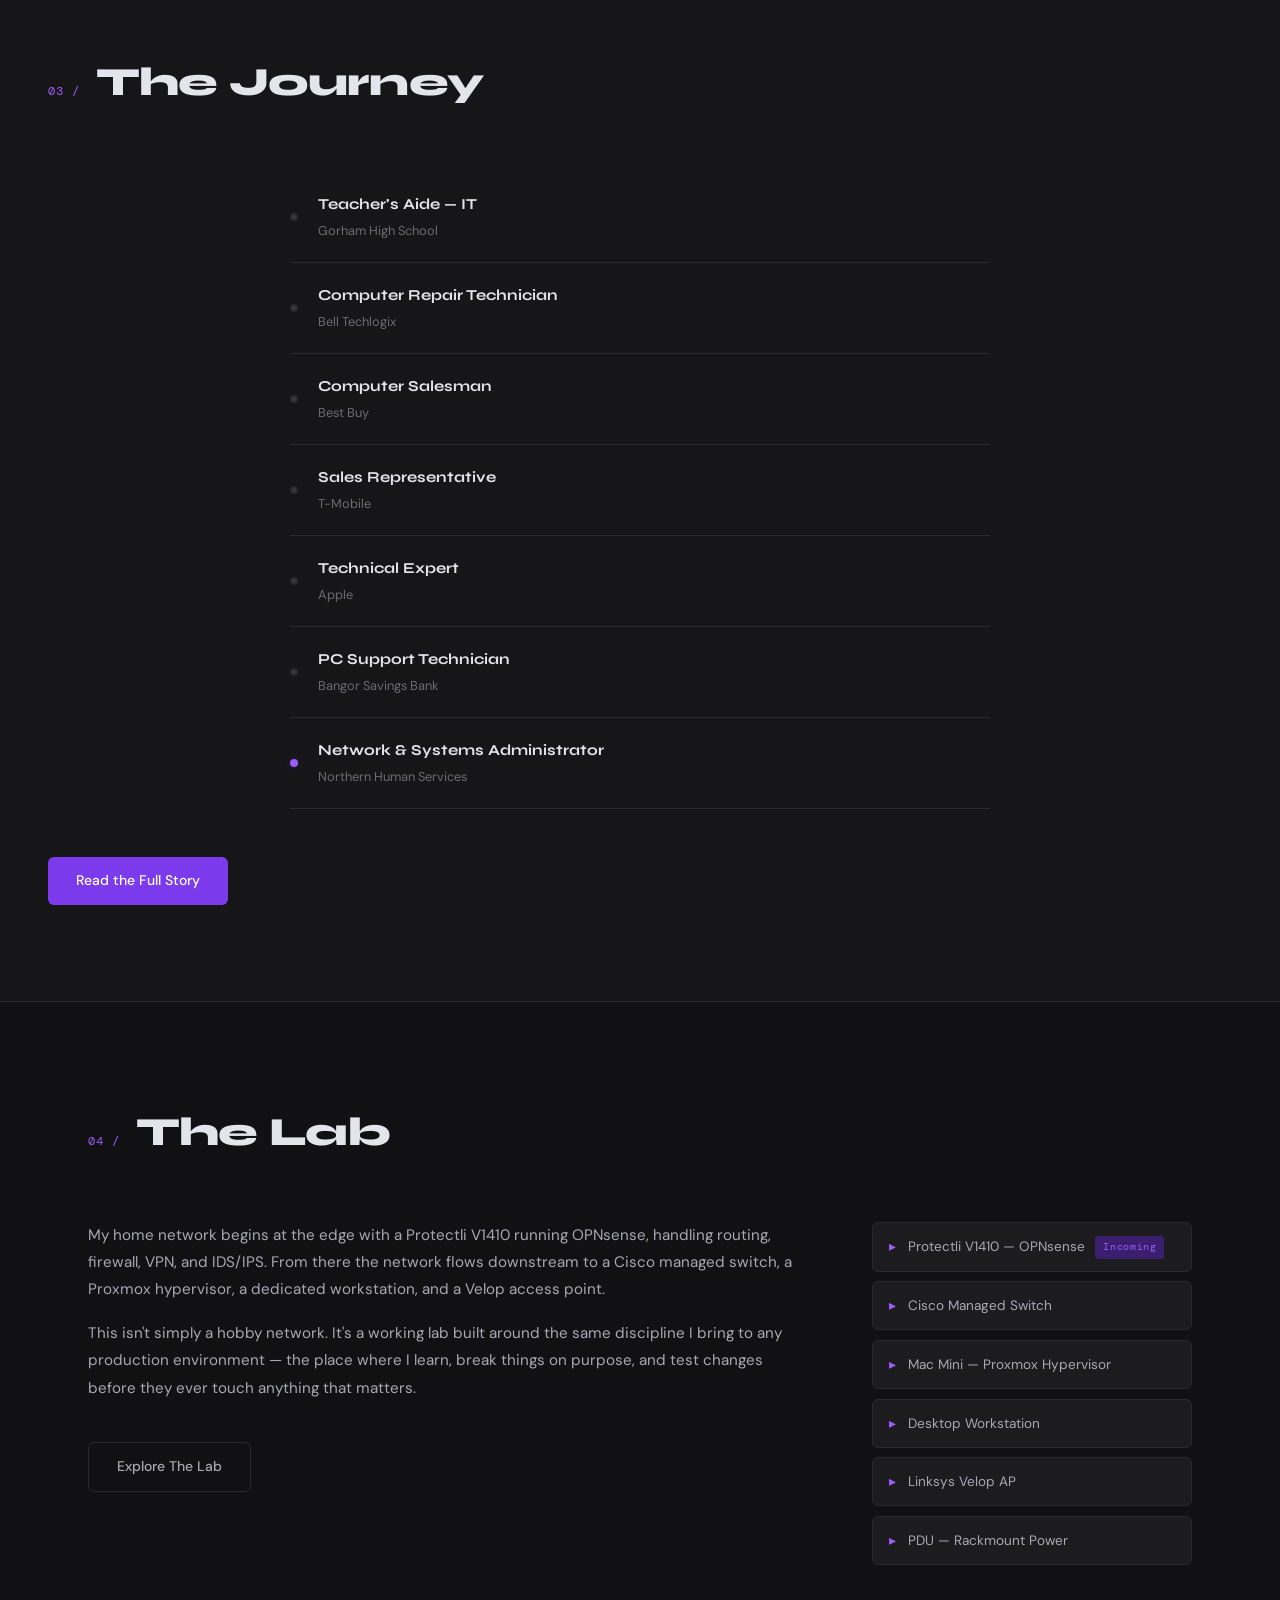
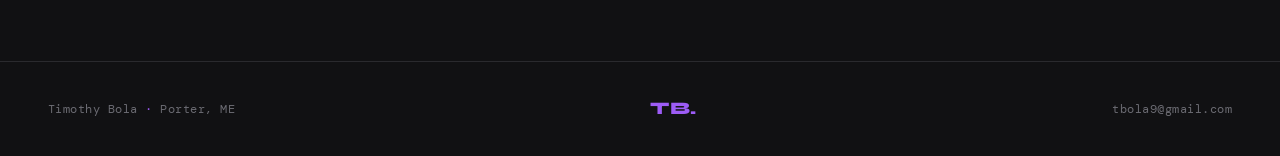
==== commit a87fd5b9: "Index.html Text Revision" ====
--- a/index.html
+++ b/index.html
@@ -39,10 +39,12 @@
       </h1>
 
       <p class="hero-statement">
-        I got into IT because it felt like being handed a box of the most
-        interesting toys imaginable — except the toys run businesses, connect
-        people, and power the things everyone depends on. What keeps me here
-        is simpler: I like building things that make someone's day easier.
+        <p>I got into IT because tinkering with technology</p>
+        <p>felt like playing with toys that had unlimited possibilies.</p>
+        <p>Now I know those toys run businesses, connect people, and</p>
+        <p>power the things everyone depends on. What keeps me here</p>
+       <p> much simpler: I want to build things that make someone's</p> 
+        <p>day easier - whether they realize it or not.</p>
       </p>
 
       <div class="hero-cta">
@@ -269,8 +271,8 @@
     </div>
     <div class="homelab-preview-grid">
       <div class="homelab-text">
-        <p>My home network runs on a Cisco managed switch feeding a Proxmox hypervisor on a Mac Mini, a dedicated desktop workstation, and a Velop access point — all destined to sit behind a Protectli V1410 appliance running OPNsense for routing, firewall, VPN, and IDS/IPS once acquired.</p>
-        <p>This isn't a hobby network. It's a working lab that mirrors the infrastructure I manage professionally — and the place where I test things before I touch anything in production.</p>
+        <p> My home network begins at the edge with a Protectli V1410 running OPNsense, handling routing, firewall, VPN, and IDS/IPS. From there the network flows downstream to a Cisco managed switch, a Proxmox hypervisor, a dedicated workstation, and a Velop access point.</p>
+        <p>This isn't simply a hobby network. It's a working lab built around the same discipline I bring to any production environment — the place where I learn, break things on purpose, and test changes before they ever touch anything that matters.</p>
         <a href="lab.html" class="btn btn-ghost" style="margin-top:1.5rem;">Explore The Lab</a>
       </div>
       <div class="homelab-stack">
--- a/style.css
+++ b/style.css
@@ -705,3 +705,36 @@
     text-align: center;
   }
 }
+/* ============================================================
+   SKILL REVEAL
+   ============================================================ */
+.skill-block {
+  overflow: hidden;
+  position: relative;
+}
+
+.skill-reveal {
+  display: flex;
+  flex-wrap: wrap;
+  gap: 0.4rem;
+  margin-top: 0.75rem;
+  max-height: 0;
+  opacity: 0;
+  overflow: hidden;
+  transition: max-height 0.4s ease, opacity 0.4s ease;
+}
+
+.skill-block:hover .skill-reveal {
+  max-height: 200px;
+  opacity: 1;
+}
+
+.skill-reveal span {
+  font-size: 0.72rem;
+  color: var(--purple-soft);
+  background: var(--purple-dim);
+  border: 1px solid rgba(124,58,237,0.25);
+  border-radius: 3px;
+  padding: 0.2rem 0.5rem;
+  letter-spacing: 0.03em;
+}
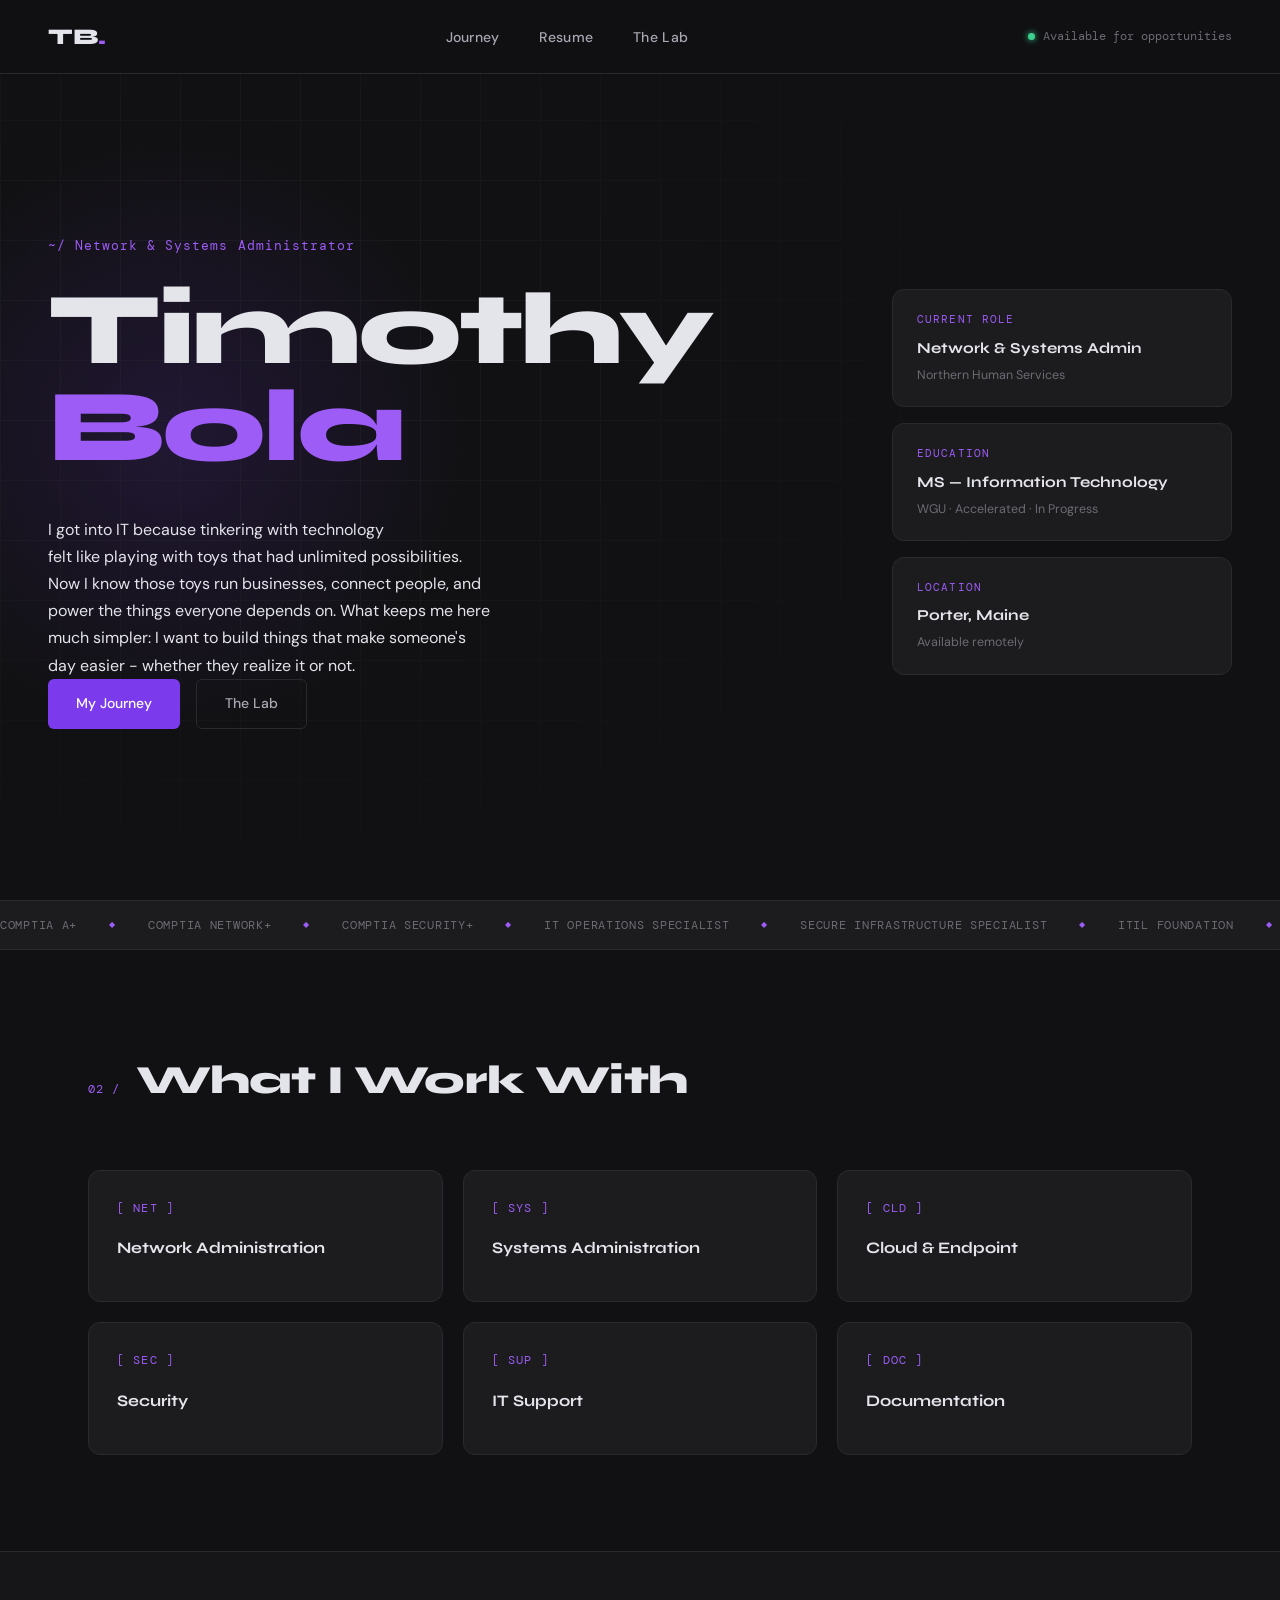
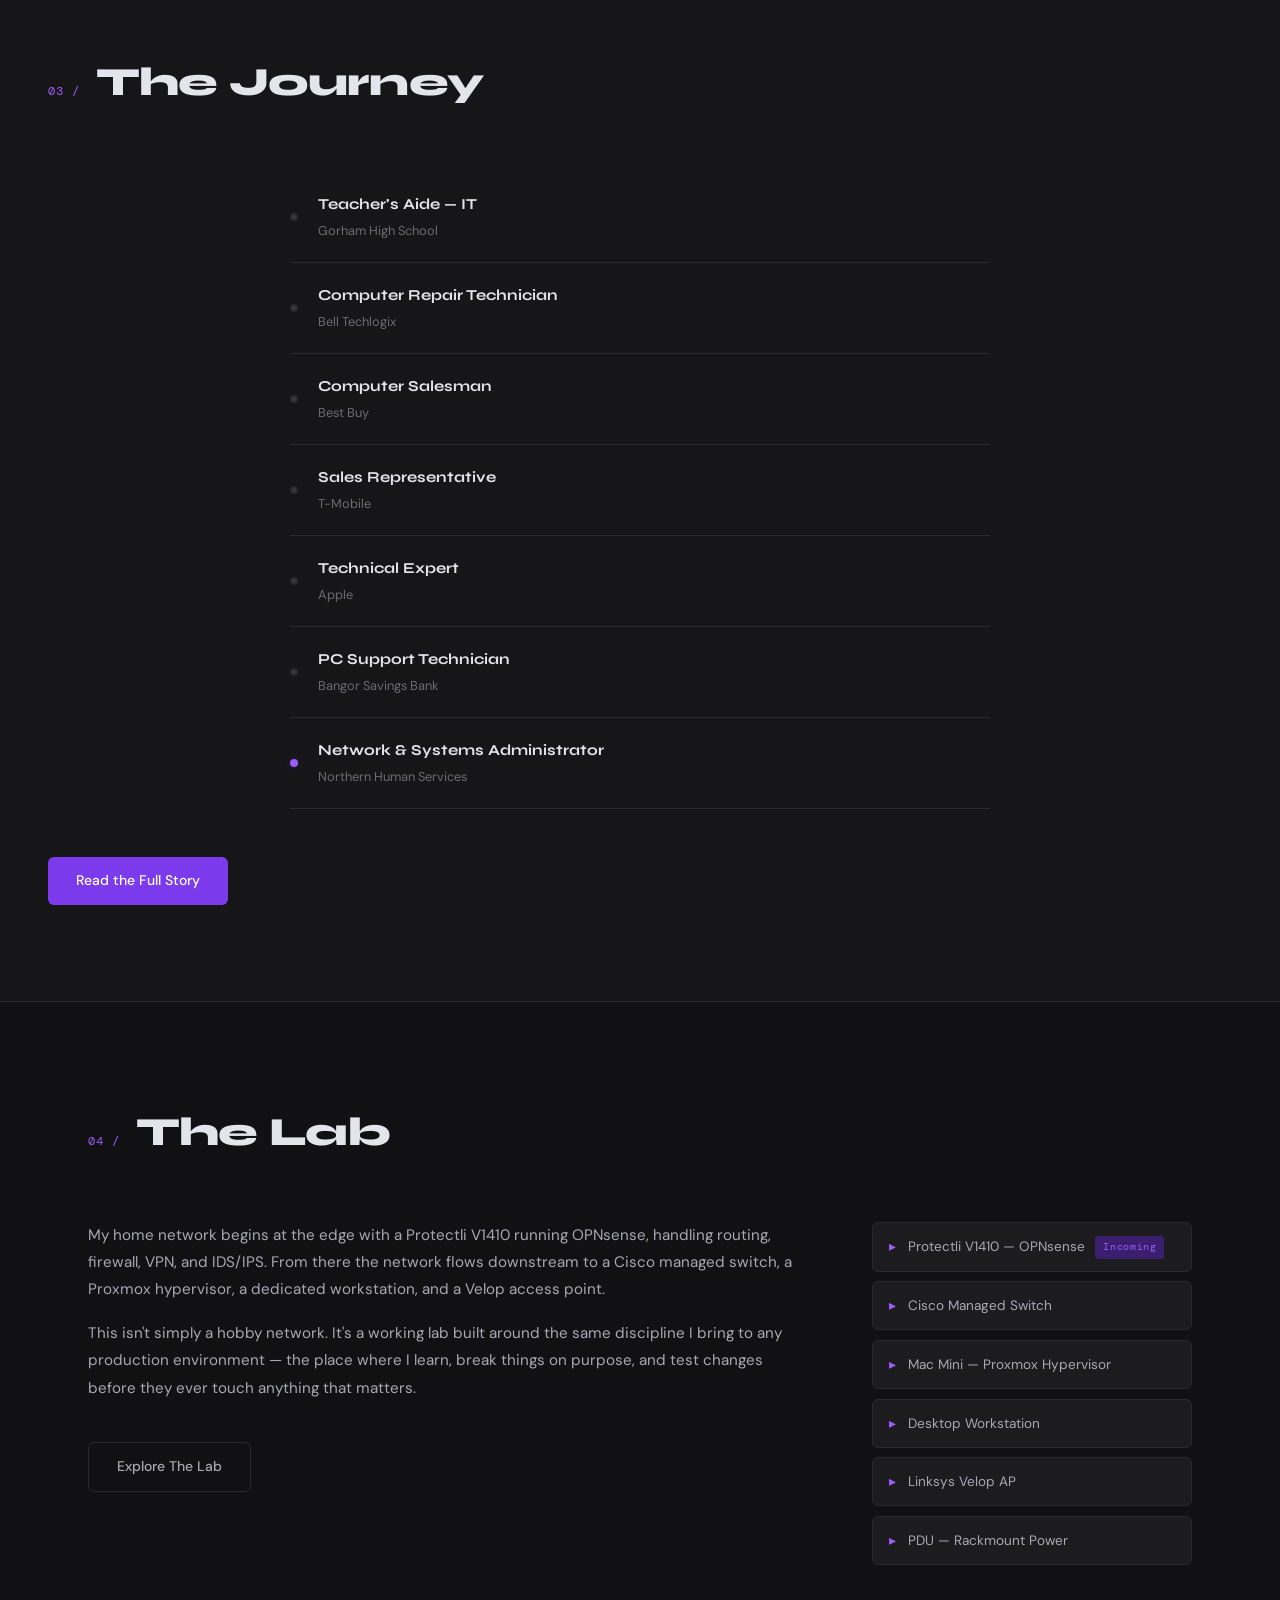
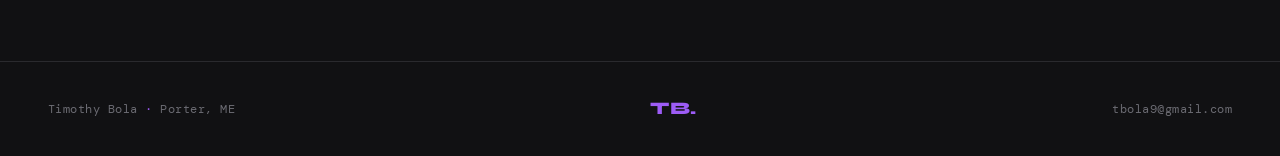
==== commit bc737afd: "Spelling fix" ====
--- a/index.html
+++ b/index.html
@@ -40,7 +40,7 @@
 
       <p class="hero-statement">
         <p>I got into IT because tinkering with technology</p>
-        <p>felt like playing with toys that had unlimited possibilies.</p>
+        <p>felt like playing with toys that had unlimited possibilities.</p>
         <p>Now I know those toys run businesses, connect people, and</p>
         <p>power the things everyone depends on. What keeps me here</p>
        <p> much simpler: I want to build things that make someone's</p> 
